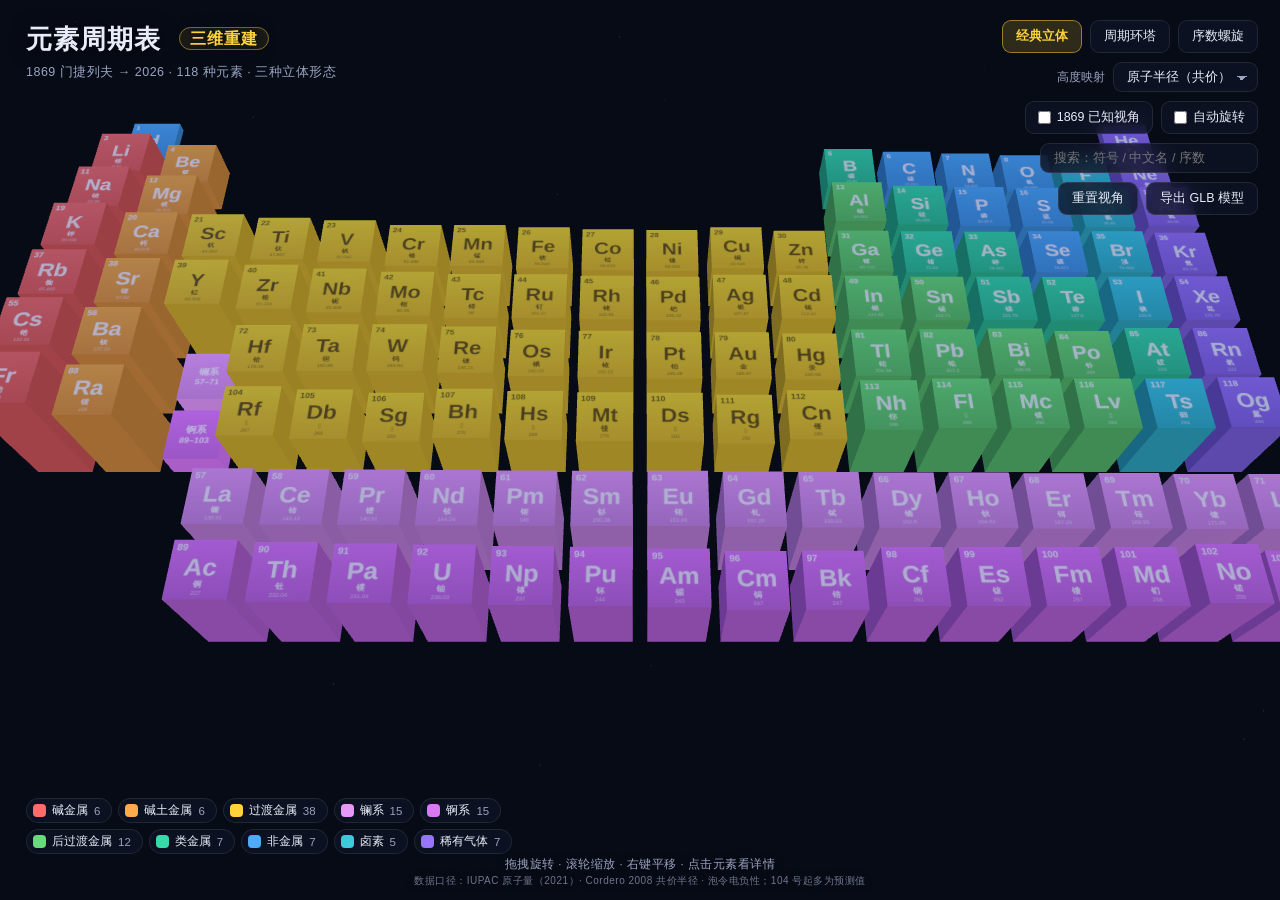
==== index.html @ a1602f29 "元素周期表·三维重建：118 元素三视图+性质高度地形+1869 幽灵视角+GLB 导出" ====
<!DOCTYPE html>
<html lang="zh-CN">
<head>
<meta charset="UTF-8">
<meta name="viewport" content="width=device-width, initial-scale=1.0">
<title>元素周期表 · 三维重建</title>
<link rel="stylesheet" href="style.css">
<script type="importmap">
{
  "imports": {
    "three": "./assets/three.module.js",
    "three/addons/": "./assets/addons/"
  }
}
</script>
</head>
<body>
  <div id="scene"></div>
  <div id="loading">正在构建三维模型…</div>

  <header>
    <h1>元素周期表 <em>三维重建</em></h1>
    <p class="sub">1869 门捷列夫 → 2026 · 118 种元素 · 三种立体形态</p>
  </header>

  <div id="toolbar">
    <div class="row" id="viewRow">
      <button class="btn view active" data-view="classic">经典立体</button>
      <button class="btn view" data-view="rings">周期环塔</button>
      <button class="btn view" data-view="helix">序数螺旋</button>
    </div>
    <div class="row" id="propRow">
      <span class="lbl">高度映射</span>
      <select id="propSel">
        <option value="flat">平整</option>
        <option value="rad" selected>原子半径（共价）</option>
        <option value="eneg">电负性</option>
        <option value="ie1">第一电离能</option>
        <option value="mass">原子质量</option>
      </select>
    </div>
    <div class="row">
      <label class="chk"><input type="checkbox" id="histChk"><span>1869 已知视角</span></label>
      <label class="chk"><input type="checkbox" id="rotChk"><span>自动旋转</span></label>
    </div>
    <div class="row">
      <input id="search" type="text" placeholder="搜索：符号 / 中文名 / 序数" autocomplete="off">
    </div>
    <div class="row">
      <button class="btn" id="resetBtn">重置视角</button>
      <button class="btn" id="glbBtn">导出 GLB 模型</button>
    </div>
  </div>

  <div id="legend"></div>

  <aside id="panel" class="hidden">
    <button id="panelClose" aria-label="关闭">×</button>
    <div id="panelBody"></div>
  </aside>

  <footer>
    拖拽旋转 · 滚轮缩放 · 右键平移 · 点击元素看详情
    <span class="src">数据口径：IUPAC 原子量（2021）· Cordero 2008 共价半径 · 泡令电负性；104 号起多为预测值</span>
  </footer>

  <div id="toast" class="hidden"></div>

  <script type="module" src="app.js"></script>
</body>
</html>
---- style.css ----
:root {
  --bg: #070b16;
  --panel: rgba(15, 20, 38, 0.78);
  --line: rgba(255, 255, 255, 0.09);
  --txt: #e8ecf8;
  --dim: #9aa3c0;
  --accent: #ffd43b;
}
* { margin: 0; padding: 0; box-sizing: border-box; }
html, body { width: 100%; height: 100%; overflow: hidden; }
body {
  background: var(--bg);
  color: var(--txt);
  font-family: -apple-system, "PingFang SC", "Helvetica Neue", sans-serif;
  -webkit-font-smoothing: antialiased;
}
#scene { position: fixed; inset: 0; }
#scene canvas { display: block; }
#loading {
  position: fixed; inset: 0; display: flex; align-items: center; justify-content: center;
  color: var(--dim); font-size: 15px; letter-spacing: 2px; pointer-events: none; z-index: 5;
}

header { position: fixed; top: 22px; left: 26px; z-index: 10; pointer-events: none; }
header h1 {
  font-size: 26px; font-weight: 800; letter-spacing: 1px;
  text-shadow: 0 2px 18px rgba(0,0,0,.65);
}
header h1 em {
  font-style: normal; font-weight: 700; font-size: 16px; vertical-align: 4px;
  margin-left: 10px; padding: 2px 10px; border-radius: 999px;
  color: var(--accent); border: 1px solid rgba(255, 212, 59, .45);
  background: rgba(255, 212, 59, .08);
}
header .sub { margin-top: 7px; font-size: 12.5px; color: var(--dim); letter-spacing: .5px; }

#toolbar {
  position: fixed; top: 20px; right: 22px; z-index: 10;
  display: flex; flex-direction: column; gap: 9px; align-items: flex-end;
}
#toolbar .row { display: flex; gap: 8px; align-items: center; }
#toolbar .lbl { font-size: 12px; color: var(--dim); }
.btn, #propSel, #search {
  background: var(--panel); color: var(--txt);
  border: 1px solid var(--line); border-radius: 9px;
  font-size: 12.5px; padding: 7px 13px; cursor: pointer;
  backdrop-filter: blur(10px); -webkit-backdrop-filter: blur(10px);
  font-family: inherit;
}
.btn:hover, #propSel:hover, #search:hover { border-color: rgba(255,255,255,.25); }
.btn.active {
  background: rgba(255, 212, 59, .16); color: var(--accent);
  border-color: rgba(255, 212, 59, .5); font-weight: 700;
}
#propSel { appearance: none; -webkit-appearance: none; padding-right: 26px; outline: none;
  background-image: linear-gradient(45deg, transparent 50%, var(--dim) 50%), linear-gradient(135deg, var(--dim) 50%, transparent 50%);
  background-position: calc(100% - 15px) 55%, calc(100% - 10px) 55%;
  background-size: 5px 5px; background-repeat: no-repeat; }
#search { width: 218px; outline: none; }
#search:focus { border-color: rgba(255,212,59,.55); }
.chk { display: flex; align-items: center; gap: 6px; font-size: 12.5px; color: var(--txt);
  background: var(--panel); border: 1px solid var(--line); border-radius: 9px;
  padding: 7px 12px; cursor: pointer; backdrop-filter: blur(10px); user-select: none; }
.chk input { accent-color: var(--accent); cursor: pointer; }

#legend {
  position: fixed; left: 26px; bottom: 46px; z-index: 10;
  display: flex; flex-wrap: wrap; gap: 6px; max-width: 560px;
}
.chip {
  display: flex; align-items: center; gap: 6px; font-size: 11.5px; color: var(--txt);
  background: var(--panel); border: 1px solid var(--line); border-radius: 999px;
  padding: 4px 11px 4px 6px; cursor: pointer; backdrop-filter: blur(10px);
  transition: opacity .18s, transform .18s; user-select: none;
}
.chip .sw { width: 13px; height: 13px; border-radius: 4px; }
.chip:hover { transform: translateY(-1px); border-color: rgba(255,255,255,.3); }
.chip.on { border-color: rgba(255, 212, 59, .6); background: rgba(255, 212, 59, .1); }
.chip .n { color: var(--dim); }

#panel {
  position: fixed; right: 22px; bottom: 46px; z-index: 11;
  width: 316px; max-height: min(66vh, 560px); overflow-y: auto;
  background: var(--panel); border: 1px solid var(--line); border-radius: 16px;
  padding: 20px 20px 18px; backdrop-filter: blur(16px); -webkit-backdrop-filter: blur(16px);
  box-shadow: 0 18px 50px rgba(0,0,0,.5);
}
#panel.hidden { display: none; }
#panelClose {
  position: absolute; top: 10px; right: 12px; width: 28px; height: 28px;
  border-radius: 8px; border: 1px solid var(--line); background: transparent;
  color: var(--dim); font-size: 17px; cursor: pointer;
}
#panelClose:hover { color: var(--txt); border-color: rgba(255,255,255,.3); }
#panelBody h2 { font-size: 30px; font-weight: 800; display: flex; align-items: baseline; gap: 10px; }
#panelBody h2 .z { font-size: 14px; color: var(--dim); font-weight: 600; }
#panelBody .en { font-size: 12px; color: var(--dim); margin-top: 2px; letter-spacing: .4px; }
#panelBody .catTag {
  display: inline-block; margin-top: 10px; font-size: 11.5px; padding: 3px 10px;
  border-radius: 999px; border: 1px solid var(--line); background: rgba(255,255,255,.05);
}
#panelBody dl { margin-top: 13px; display: grid; grid-template-columns: 86px 1fr; row-gap: 7px; font-size: 12.8px; }
#panelBody dt { color: var(--dim); }
#panelBody dd { font-variant-numeric: tabular-nums; }
#panelBody .note {
  margin-top: 12px; font-size: 12px; line-height: 1.65; color: #ffe694;
  background: rgba(255, 212, 59, .07); border: 1px solid rgba(255, 212, 59, .22);
  border-radius: 10px; padding: 9px 11px;
}
#panelBody .note.dim2 { color: var(--dim); background: rgba(255,255,255,.04); border-color: var(--line); }

footer {
  position: fixed; left: 0; right: 0; bottom: 12px; z-index: 10;
  text-align: center; font-size: 11.5px; color: var(--dim); letter-spacing: .5px;
  pointer-events: none; text-shadow: 0 1px 8px rgba(0,0,0,.7);
}
footer .src { display: block; margin-top: 2px; font-size: 10px; opacity: .7; }

#toast {
  position: fixed; top: 50%; left: 50%; transform: translate(-50%, -50%);
  z-index: 20; background: rgba(20, 26, 48, .92); border: 1px solid var(--line);
  border-radius: 12px; padding: 12px 22px; font-size: 13px; color: var(--txt);
  backdrop-filter: blur(12px);
}
#toast.hidden { display: none; }

::-webkit-scrollbar { width: 6px; }
::-webkit-scrollbar-thumb { background: rgba(255,255,255,.16); border-radius: 3px; }
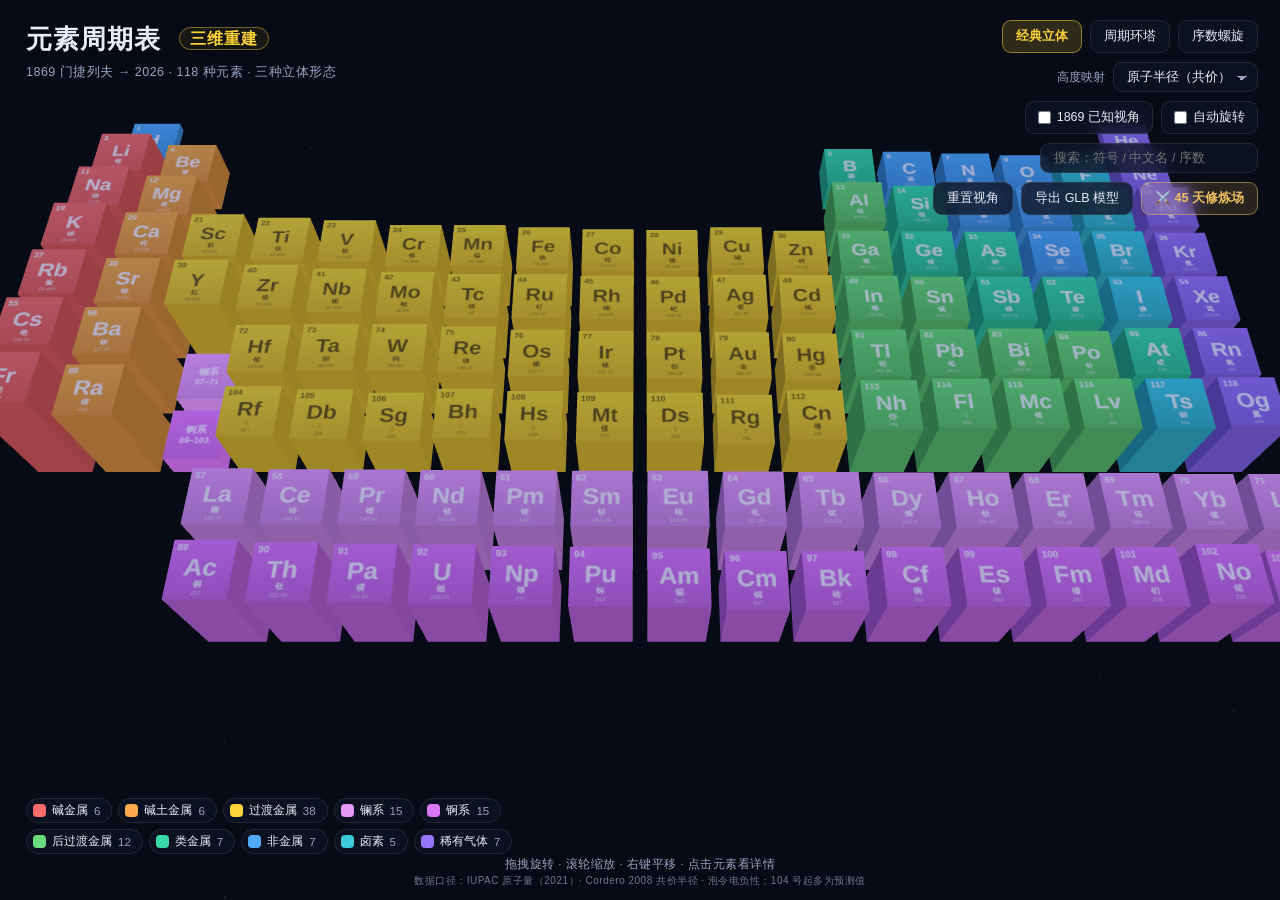
==== commit a9e283c8: "接入 45 天化学修炼场（打怪升级版）：arena.html + 3D 页金色入口按钮 + 修炼场返回链接" ====
--- a/index.html
+++ b/index.html
@@ -49,6 +49,7 @@
     <div class="row">
       <button class="btn" id="resetBtn">重置视角</button>
       <button class="btn" id="glbBtn">导出 GLB 模型</button>
+      <a class="btn gold" href="./arena.html" target="_blank" rel="noopener" title="45 天化学修炼场 · 打怪升级版">⚔️ 45 天修炼场</a>
     </div>
   </div>
 
--- a/style.css
+++ b/style.css
@@ -52,6 +52,12 @@
   background: rgba(255, 212, 59, .16); color: var(--accent);
   border-color: rgba(255, 212, 59, .5); font-weight: 700;
 }
+a.btn { text-decoration: none; display: inline-block; }
+.btn.gold {
+  background: rgba(240, 192, 96, .14); color: #f0c060;
+  border-color: rgba(240, 192, 96, .5); font-weight: 700;
+}
+.btn.gold:hover { border-color: #f0c060; box-shadow: 0 0 12px rgba(240, 192, 96, .25); }
 #propSel { appearance: none; -webkit-appearance: none; padding-right: 26px; outline: none;
   background-image: linear-gradient(45deg, transparent 50%, var(--dim) 50%), linear-gradient(135deg, var(--dim) 50%, transparent 50%);
   background-position: calc(100% - 15px) 55%, calc(100% - 10px) 55%;
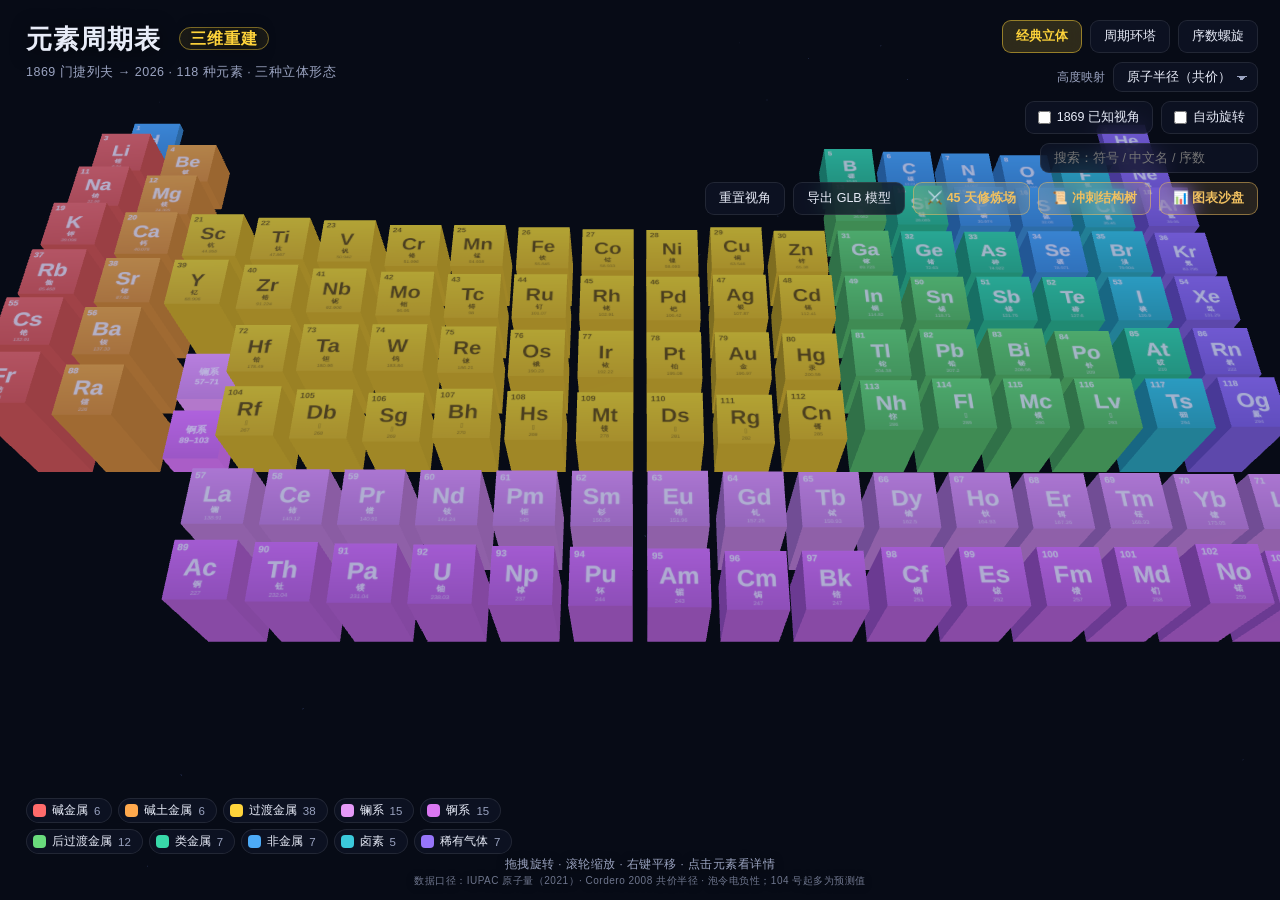
==== commit 72bacaa5: "结构内容做进页面：tree.html+charts.html 字节级入库（仅加返回链接），叠加层前景内容+周期表背景板（打开自动旋转，Esc/×收起）" ====
--- a/index.html
+++ b/index.html
@@ -50,6 +50,8 @@
       <button class="btn" id="resetBtn">重置视角</button>
       <button class="btn" id="glbBtn">导出 GLB 模型</button>
       <a class="btn gold" href="./arena.html" target="_blank" rel="noopener" title="45 天化学修炼场 · 打怪升级版">⚔️ 45 天修炼场</a>
+      <button class="btn gold" id="treeBtn" title="45 天化学冲刺结构树（周期表作背景板）">📜 冲刺结构树</button>
+      <button class="btn gold" id="chartsBtn" title="45 天冲刺 · 图表与流程地图（周期表作背景板）">📊 图表沙盘</button>
     </div>
   </div>
 
@@ -67,6 +69,12 @@
 
   <div id="toast" class="hidden"></div>
 
+  <!-- 结构内容叠加层：周期表做背景板 -->
+  <div id="sheet">
+    <button id="sheetClose" title="收起（Esc）">×</button>
+    <div class="wrap"><iframe id="sheetFrame" src="about:blank" title="45 天冲刺结构内容"></iframe></div>
+  </div>
+
   <script type="module" src="app.js"></script>
 </body>
 </html>
--- a/style.css
+++ b/style.css
@@ -130,5 +130,27 @@
 }
 #toast.hidden { display: none; }
 
+/* ---- 结构内容叠加层：周期表做背景板 ---- */
+#sheet {
+  position: fixed; inset: 0; z-index: 15; display: none;
+  background: rgba(5, 8, 18, .38);
+}
+#sheet.open { display: block; }
+#sheet .wrap {
+  position: absolute; top: 44px; bottom: 30px; left: 50%; transform: translateX(-50%);
+  width: min(1270px, 96vw);
+  background: #0f0d13; border: 1px solid rgba(255, 255, 255, .12);
+  border-radius: 16px; overflow: hidden;
+  box-shadow: 0 24px 90px rgba(0, 0, 0, .65), 0 0 0 1px rgba(240, 192, 96, .12);
+}
+#sheet iframe { width: 100%; height: 100%; border: 0; display: block; background: #0f0d13; }
+#sheetClose {
+  position: absolute; top: 8px; right: 14px;
+  z-index: 2; width: 32px; height: 32px; border-radius: 9px;
+  background: rgba(15, 20, 38, .85); border: 1px solid var(--line);
+  color: var(--txt); font-size: 19px; cursor: pointer;
+}
+#sheetClose:hover { border-color: #f0c060; color: #f0c060; }
+
 ::-webkit-scrollbar { width: 6px; }
 ::-webkit-scrollbar-thumb { background: rgba(255,255,255,.16); border-radius: 3px; }
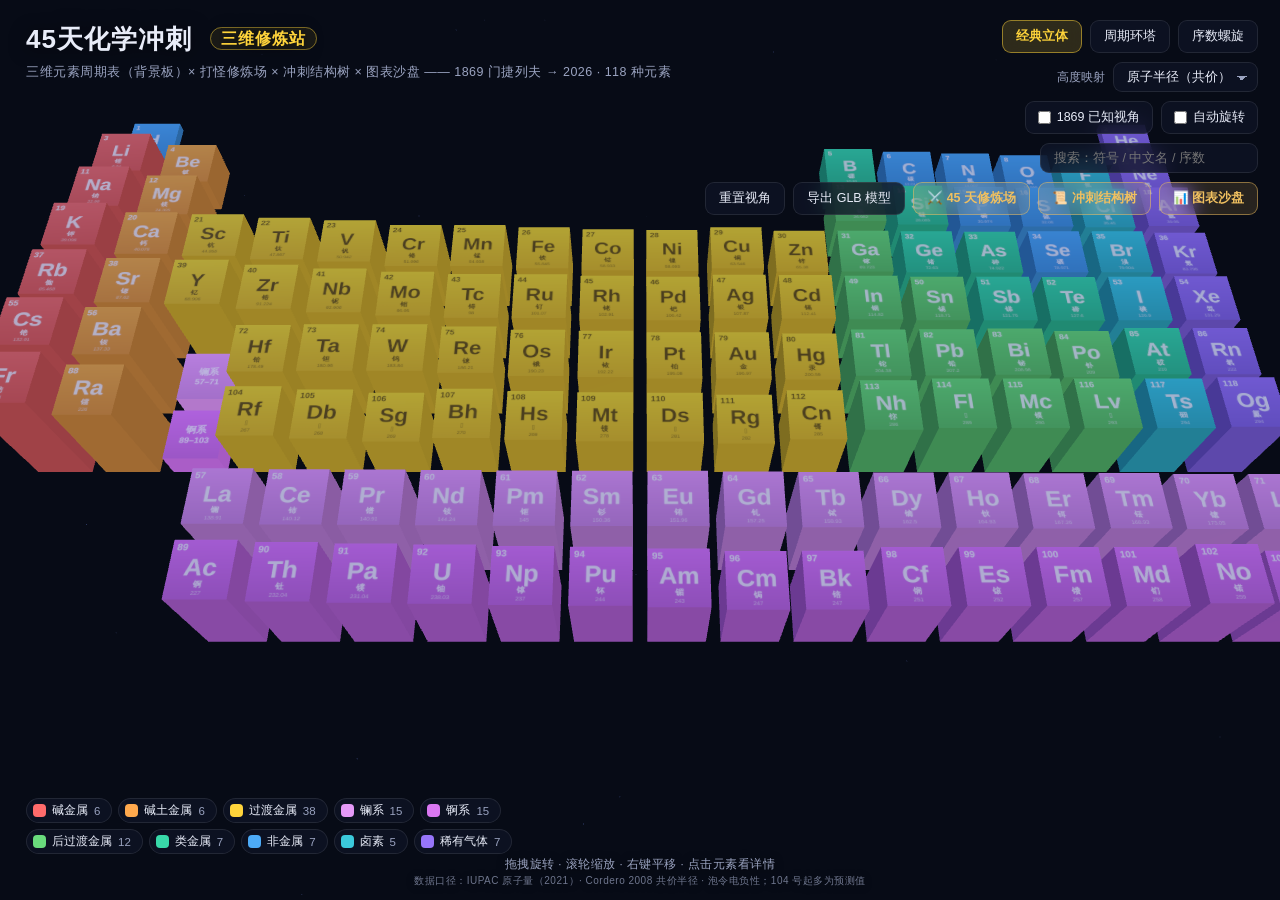
==== commit 74242c2b: "改名：元素周期表·三维重建 → 45天化学冲刺·三维修炼站（主页标题/副题+三子页返回链接+README），仓库名沿用 periodic-table-3d 以保公网链接" ====
--- a/index.html
+++ b/index.html
@@ -3,7 +3,7 @@
 <head>
 <meta charset="UTF-8">
 <meta name="viewport" content="width=device-width, initial-scale=1.0">
-<title>元素周期表 · 三维重建</title>
+<title>45天化学冲刺 · 三维修炼站</title>
 <link rel="stylesheet" href="style.css">
 <script type="importmap">
 {
@@ -19,8 +19,8 @@
   <div id="loading">正在构建三维模型…</div>
 
   <header>
-    <h1>元素周期表 <em>三维重建</em></h1>
-    <p class="sub">1869 门捷列夫 → 2026 · 118 种元素 · 三种立体形态</p>
+    <h1>45天化学冲刺 <em>三维修炼站</em></h1>
+    <p class="sub">三维元素周期表（背景板）× 打怪修炼场 × 冲刺结构树 × 图表沙盘 —— 1869 门捷列夫 → 2026 · 118 种元素</p>
   </header>
 
   <div id="toolbar">
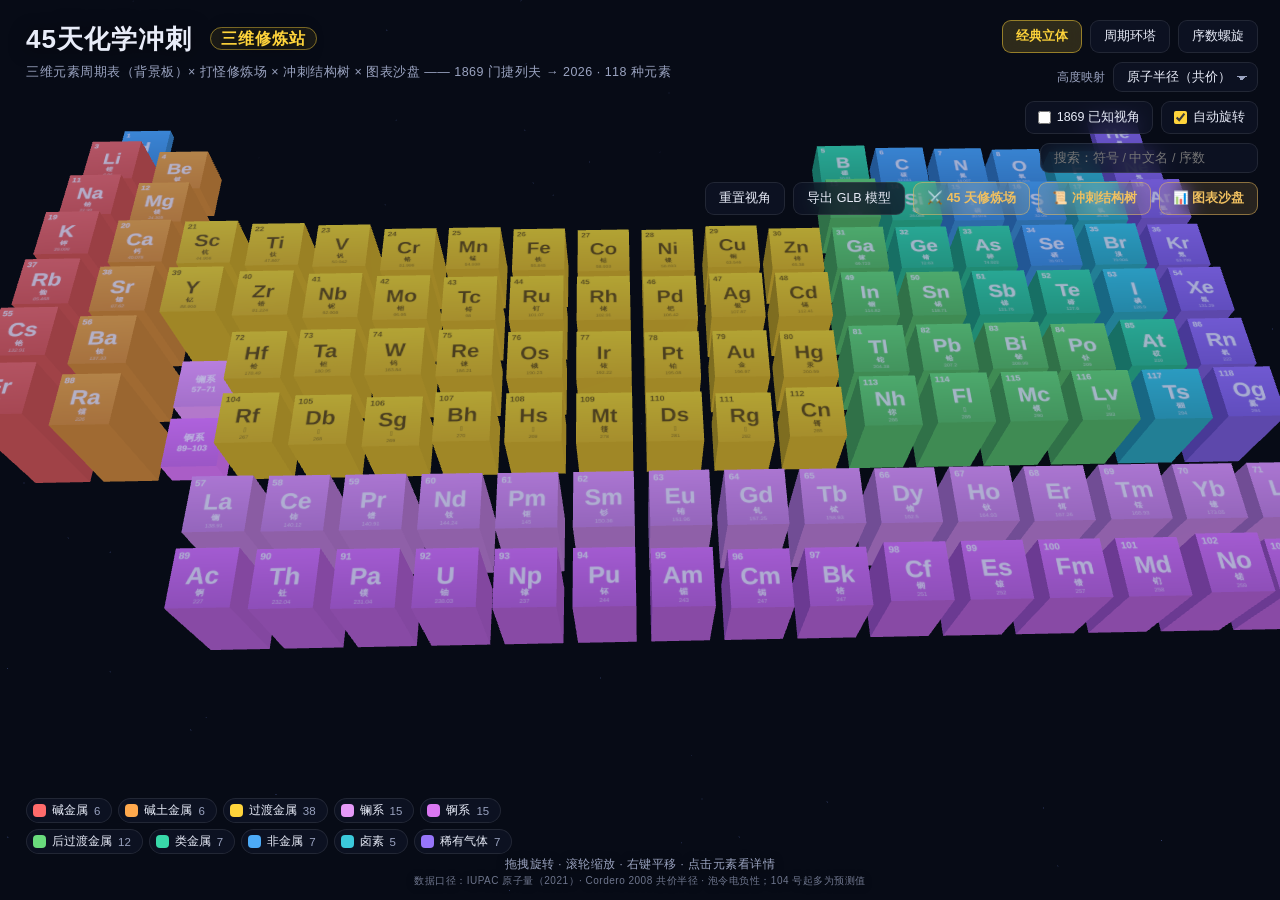
==== commit 61e74075: "自动旋转默认开启（勾选框预选 + controls.autoRotate=true），勾掉即暂停，拖拽期间 three.js 自动挂起" ====
--- a/index.html
+++ b/index.html
@@ -41,7 +41,7 @@
     </div>
     <div class="row">
       <label class="chk"><input type="checkbox" id="histChk"><span>1869 已知视角</span></label>
-      <label class="chk"><input type="checkbox" id="rotChk"><span>自动旋转</span></label>
+      <label class="chk"><input type="checkbox" id="rotChk" checked><span>自动旋转</span></label>
     </div>
     <div class="row">
       <input id="search" type="text" placeholder="搜索：符号 / 中文名 / 序数" autocomplete="off">
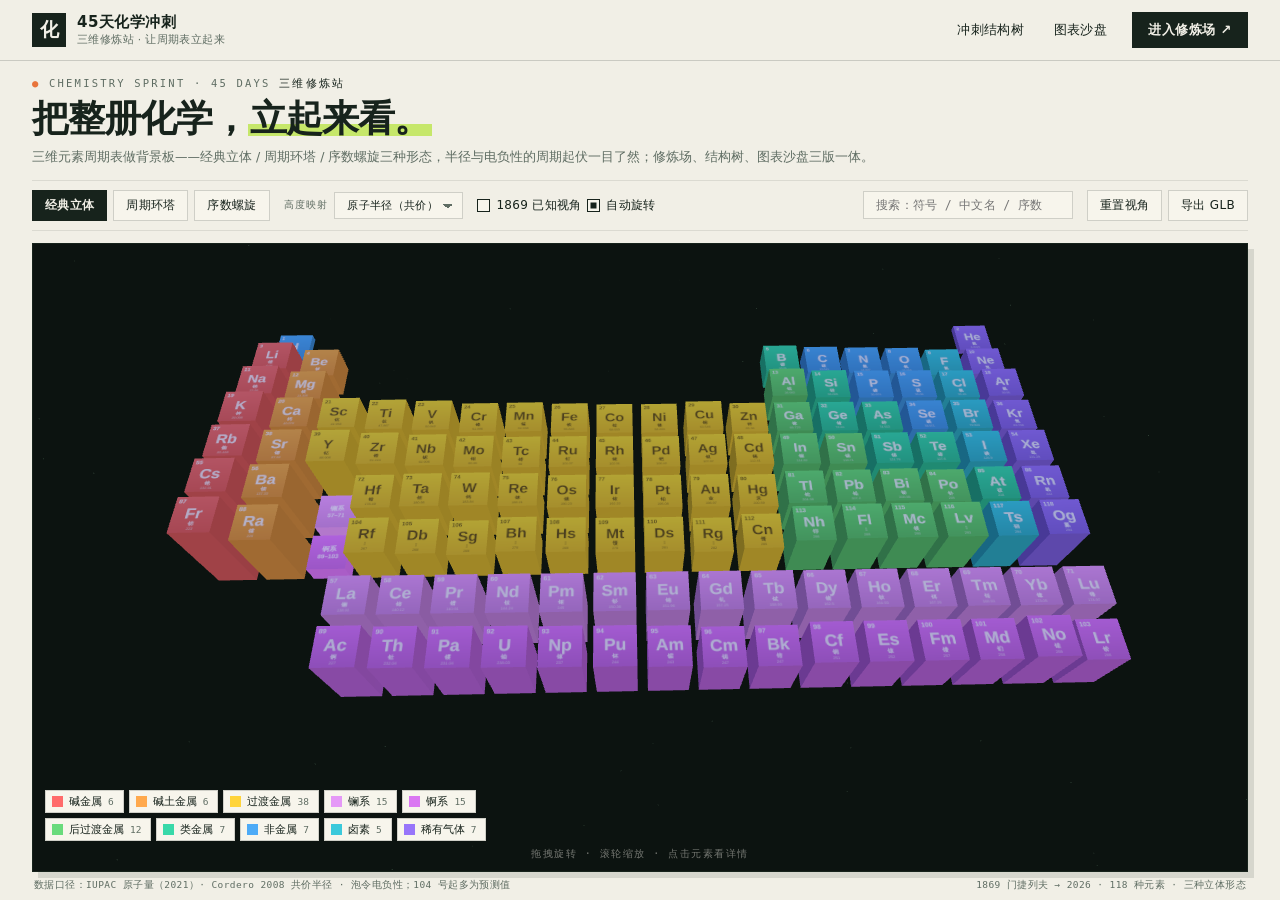
==== commit e7254dda: "前端精修：参考迹因(gewu-learn)纸面编辑风全面重做主页面——纸底墨字+衬线标题柠檬高亮+等宽排印小签+直角细线框，3D画布收进墨框标本卡，纸卡图例/详情面板/纸面叠加层；画布尺寸改量取景框；" ====
--- a/index.html
+++ b/index.html
@@ -4,7 +4,7 @@
 <meta charset="UTF-8">
 <meta name="viewport" content="width=device-width, initial-scale=1.0">
 <title>45天化学冲刺 · 三维修炼站</title>
-<link rel="stylesheet" href="style.css">
+<link rel="stylesheet" href="style.css?v=20261005c">
 <script type="importmap">
 {
   "imports": {
@@ -15,66 +15,78 @@
 </script>
 </head>
 <body>
-  <div id="scene"></div>
-  <div id="loading">正在构建三维模型…</div>
+  <nav class="topnav">
+    <div class="brand">
+      <div class="mark">化</div>
+      <div class="bt"><b>45天化学冲刺</b><span>三维修炼站 · 让周期表立起来</span></div>
+    </div>
+    <div class="navlinks">
+      <button class="navlink" id="treeBtn" title="结构内容做前景，周期表做背景板">冲刺结构树</button>
+      <button class="navlink" id="chartsBtn" title="甘特 · 流程 · 节律 · 分配六张图">图表沙盘</button>
+      <a class="cta" href="./arena.html" target="_blank" rel="noopener">进入修炼场 ↗</a>
+    </div>
+  </nav>
 
-  <header>
-    <h1>45天化学冲刺 <em>三维修炼站</em></h1>
-    <p class="sub">三维元素周期表（背景板）× 打怪修炼场 × 冲刺结构树 × 图表沙盘 —— 1869 门捷列夫 → 2026 · 118 种元素</p>
-  </header>
+  <main>
+    <div class="hero">
+      <div class="kicker"><i>●</i> CHEMISTRY SPRINT · 45 DAYS <span>三维修炼站</span></div>
+      <h1>把整册化学，<em>立起来看。</em></h1>
+      <p class="sub">三维元素周期表做背景板——经典立体 / 周期环塔 / 序数螺旋三种形态，半径与电负性的周期起伏一目了然；修炼场、结构树、图表沙盘三版一体。</p>
+    </div>
 
-  <div id="toolbar">
-    <div class="row" id="viewRow">
-      <button class="btn view active" data-view="classic">经典立体</button>
-      <button class="btn view" data-view="rings">周期环塔</button>
-      <button class="btn view" data-view="helix">序数螺旋</button>
+    <div id="toolbar">
+      <div class="row" id="viewRow">
+        <button class="btn view active" data-view="classic">经典立体</button>
+        <button class="btn view" data-view="rings">周期环塔</button>
+        <button class="btn view" data-view="helix">序数螺旋</button>
+      </div>
+      <div class="row" id="propRow">
+        <label class="lbl" for="propSel">高度映射</label>
+        <select id="propSel">
+          <option value="flat">平整</option>
+          <option value="rad" selected>原子半径（共价）</option>
+          <option value="eneg">电负性</option>
+          <option value="ie1">第一电离能</option>
+          <option value="mass">原子质量</option>
+        </select>
+      </div>
+      <div class="row">
+        <label class="chk"><input type="checkbox" id="histChk"><span>1869 已知视角</span></label>
+        <label class="chk"><input type="checkbox" id="rotChk" checked><span>自动旋转</span></label>
+      </div>
+      <div class="row grow">
+        <input id="search" type="text" placeholder="搜索：符号 / 中文名 / 序数" autocomplete="off">
+      </div>
+      <div class="row">
+        <button class="btn" id="resetBtn">重置视角</button>
+        <button class="btn" id="glbBtn">导出 GLB</button>
+      </div>
     </div>
-    <div class="row" id="propRow">
-      <span class="lbl">高度映射</span>
-      <select id="propSel">
-        <option value="flat">平整</option>
-        <option value="rad" selected>原子半径（共价）</option>
-        <option value="eneg">电负性</option>
-        <option value="ie1">第一电离能</option>
-        <option value="mass">原子质量</option>
-      </select>
+
+    <div class="frame">
+      <div id="scene"></div>
+      <div id="loading">正在构建三维模型…</div>
+      <div id="legend"></div>
+      <div class="frame-hint">拖拽旋转 · 滚轮缩放 · 点击元素看详情</div>
+      <aside id="panel" class="hidden">
+        <button id="panelClose" aria-label="关闭">×</button>
+        <div id="panelBody"></div>
+      </aside>
     </div>
-    <div class="row">
-      <label class="chk"><input type="checkbox" id="histChk"><span>1869 已知视角</span></label>
-      <label class="chk"><input type="checkbox" id="rotChk" checked><span>自动旋转</span></label>
-    </div>
-    <div class="row">
-      <input id="search" type="text" placeholder="搜索：符号 / 中文名 / 序数" autocomplete="off">
-    </div>
-    <div class="row">
-      <button class="btn" id="resetBtn">重置视角</button>
-      <button class="btn" id="glbBtn">导出 GLB 模型</button>
-      <a class="btn gold" href="./arena.html" target="_blank" rel="noopener" title="45 天化学修炼场 · 打怪升级版">⚔️ 45 天修炼场</a>
-      <button class="btn gold" id="treeBtn" title="45 天化学冲刺结构树（周期表作背景板）">📜 冲刺结构树</button>
-      <button class="btn gold" id="chartsBtn" title="45 天冲刺 · 图表与流程地图（周期表作背景板）">📊 图表沙盘</button>
-    </div>
-  </div>
 
-  <div id="legend"></div>
+    <footer class="pagefoot">
+      <span>数据口径：IUPAC 原子量（2021）· Cordero 2008 共价半径 · 泡令电负性；104 号起多为预测值</span>
+      <span class="r">1869 门捷列夫 → 2026 · 118 种元素 · 三种立体形态</span>
+    </footer>
+  </main>
 
-  <aside id="panel" class="hidden">
-    <button id="panelClose" aria-label="关闭">×</button>
-    <div id="panelBody"></div>
-  </aside>
-
-  <footer>
-    拖拽旋转 · 滚轮缩放 · 右键平移 · 点击元素看详情
-    <span class="src">数据口径：IUPAC 原子量（2021）· Cordero 2008 共价半径 · 泡令电负性；104 号起多为预测值</span>
-  </footer>
-
-  <div id="toast" class="hidden"></div>
-
-  <!-- 结构内容叠加层：周期表做背景板 -->
   <div id="sheet">
     <button id="sheetClose" title="收起（Esc）">×</button>
     <div class="wrap"><iframe id="sheetFrame" src="about:blank" title="45 天冲刺结构内容"></iframe></div>
   </div>
 
-  <script type="module" src="app.js"></script>
+  <div id="toast" class="hidden"></div>
+
+  <script type="module" src="app.js?v=20261005c"></script>
 </body>
 </html>
--- a/style.css
+++ b/style.css
@@ -1,156 +1,214 @@
+/* 45天化学冲刺 · 三维修炼站 —— 纸面编辑风（墨 / 纸 / 柠檬绿） */
 :root {
-  --bg: #070b16;
-  --panel: rgba(15, 20, 38, 0.78);
-  --line: rgba(255, 255, 255, 0.09);
-  --txt: #e8ecf8;
-  --dim: #9aa3c0;
-  --accent: #ffd43b;
+  --paper: #f1efe6;
+  --cream: #f7f5ec;
+  --ink: #17231c;
+  --dim: #5f6d63;
+  --hair: rgba(23, 35, 28, .18);
+  --hair2: rgba(23, 35, 28, .10);
+  --lime: #c6e76a;
+  --lime-deep: #8fb839;
+  --dark: #0d1310;
+  --mono: "SF Mono", "JetBrains Mono", ui-monospace, Menlo, monospace;
+  --serif: "Noto Serif SC", "Songti SC", "STSong", serif;
 }
 * { margin: 0; padding: 0; box-sizing: border-box; }
-html, body { width: 100%; height: 100%; overflow: hidden; }
+html, body { height: 100%; overflow: hidden; }
 body {
-  background: var(--bg);
-  color: var(--txt);
-  font-family: -apple-system, "PingFang SC", "Helvetica Neue", sans-serif;
+  background: var(--paper);
+  color: var(--ink);
+  font-family: -apple-system, "system-ui", "PingFang SC", "Noto Sans CJK SC", "Microsoft YaHei", sans-serif;
+  display: flex; flex-direction: column;
   -webkit-font-smoothing: antialiased;
 }
-#scene { position: fixed; inset: 0; }
+
+/* ── 顶栏 ── */
+.topnav {
+  flex: 0 0 auto; display: flex; align-items: center; justify-content: space-between;
+  padding: 12px 32px; border-bottom: 1px solid var(--hair); background: var(--paper);
+}
+.brand { display: flex; align-items: center; gap: 11px; }
+.brand .mark {
+  width: 34px; height: 34px; background: var(--ink); color: var(--paper);
+  display: flex; align-items: center; justify-content: center;
+  font-family: var(--serif); font-size: 19px; font-weight: 700;
+}
+.brand .bt { display: flex; flex-direction: column; gap: 1px; }
+.brand .bt b { font-size: 15px; font-weight: 800; letter-spacing: .5px; }
+.brand .bt span { font-size: 10.5px; color: var(--dim); letter-spacing: .4px; }
+.navlinks { display: flex; align-items: center; gap: 4px; }
+.navlink {
+  background: transparent; border: 0; color: var(--ink); cursor: pointer;
+  font-size: 13px; padding: 8px 13px; font-family: inherit; letter-spacing: .3px;
+}
+.navlink:hover { background: rgba(23, 35, 28, .06); }
+.cta {
+  background: var(--ink); color: var(--paper); text-decoration: none;
+  font-size: 13px; font-weight: 700; padding: 9px 16px; margin-left: 8px; letter-spacing: .5px;
+}
+.cta:hover { background: #24352b; }
+
+/* ── 主体 ── */
+main { flex: 1; min-height: 0; display: flex; flex-direction: column; padding: 16px 32px 0; }
+
+/* hero */
+.hero { flex: 0 0 auto; padding-bottom: 12px; }
+.kicker {
+  font-family: var(--mono); font-size: 10.5px; letter-spacing: 2.2px;
+  color: var(--dim); text-transform: uppercase; margin-bottom: 7px;
+}
+.kicker i { color: #e8743c; font-style: normal; }
+.kicker span { color: var(--ink); }
+.hero h1 {
+  font-family: var(--serif); font-size: 37px; font-weight: 700;
+  letter-spacing: -1px; line-height: 1.12; margin-bottom: 7px;
+}
+.hero h1 em {
+  font-style: normal; color: var(--ink);
+  background: linear-gradient(transparent 64%, var(--lime) 64%, var(--lime) 92%, transparent 92%);
+  padding: 0 2px;
+}
+.hero .sub { font-size: 12.5px; color: var(--dim); line-height: 1.7; max-width: 900px; }
+
+/* ── 控制行 ── */
+#toolbar {
+  flex: 0 0 auto; display: flex; align-items: center; gap: 14px; flex-wrap: nowrap;
+  border-top: 1px solid var(--hair2); border-bottom: 1px solid var(--hair2);
+  padding: 9px 0; margin-bottom: 12px; overflow-x: auto; overflow-y: visible;
+}
+#toolbar .row { display: flex; gap: 6px; align-items: center; flex: 0 0 auto; }
+#toolbar .row.grow { flex: 1 1 auto; justify-content: flex-end; }
+#toolbar .lbl { font-family: var(--mono); font-size: 10px; letter-spacing: 1.2px; color: var(--dim); text-transform: uppercase; }
+.btn, #propSel, #search {
+  background: var(--cream); color: var(--ink);
+  border: 1px solid var(--hair); border-radius: 0;
+  font-size: 12px; padding: 6px 12px; cursor: pointer;
+  font-family: inherit; letter-spacing: .3px;
+}
+.btn:hover, #propSel:hover, #search:hover { border-color: var(--ink); }
+.btn.view.active { background: var(--ink); color: var(--paper); border-color: var(--ink); font-weight: 700; }
+#propSel { appearance: none; -webkit-appearance: none; padding-right: 24px; outline: none;
+  background-image: linear-gradient(45deg, transparent 50%, var(--dim) 50%), linear-gradient(135deg, var(--dim) 50%, transparent 50%);
+  background-position: calc(100% - 14px) 55%, calc(100% - 9px) 55%;
+  background-size: 5px 5px; background-repeat: no-repeat; font-family: var(--mono); font-size: 11px; }
+#search { width: 210px; outline: none; font-family: var(--mono); font-size: 11.5px; }
+#search:focus { border-color: var(--ink); background: #fff; }
+.chk { display: flex; align-items: center; gap: 6px; font-size: 12px; cursor: pointer; user-select: none; letter-spacing: .3px; }
+.chk input { appearance: none; -webkit-appearance: none; width: 13px; height: 13px; border: 1px solid var(--ink); background: var(--cream); cursor: pointer; margin: 0; }
+.chk input:checked { background: var(--ink); box-shadow: inset 0 0 0 2.5px var(--cream); }
+
+/* ── 三维取景框 ── */
+.frame {
+  position: relative; flex: 1; min-height: 340px;
+  border: 1px solid var(--ink); background: var(--dark);
+  box-shadow: 6px 6px 0 rgba(23, 35, 28, .12);
+}
+#scene { position: absolute; inset: 0; }
 #scene canvas { display: block; }
 #loading {
-  position: fixed; inset: 0; display: flex; align-items: center; justify-content: center;
-  color: var(--dim); font-size: 15px; letter-spacing: 2px; pointer-events: none; z-index: 5;
-}
-
-header { position: fixed; top: 22px; left: 26px; z-index: 10; pointer-events: none; }
-header h1 {
-  font-size: 26px; font-weight: 800; letter-spacing: 1px;
-  text-shadow: 0 2px 18px rgba(0,0,0,.65);
-}
-header h1 em {
-  font-style: normal; font-weight: 700; font-size: 16px; vertical-align: 4px;
-  margin-left: 10px; padding: 2px 10px; border-radius: 999px;
-  color: var(--accent); border: 1px solid rgba(255, 212, 59, .45);
-  background: rgba(255, 212, 59, .08);
-}
-header .sub { margin-top: 7px; font-size: 12.5px; color: var(--dim); letter-spacing: .5px; }
-
-#toolbar {
-  position: fixed; top: 20px; right: 22px; z-index: 10;
-  display: flex; flex-direction: column; gap: 9px; align-items: flex-end;
-}
-#toolbar .row { display: flex; gap: 8px; align-items: center; }
-#toolbar .lbl { font-size: 12px; color: var(--dim); }
-.btn, #propSel, #search {
-  background: var(--panel); color: var(--txt);
-  border: 1px solid var(--line); border-radius: 9px;
-  font-size: 12.5px; padding: 7px 13px; cursor: pointer;
-  backdrop-filter: blur(10px); -webkit-backdrop-filter: blur(10px);
-  font-family: inherit;
-}
-.btn:hover, #propSel:hover, #search:hover { border-color: rgba(255,255,255,.25); }
-.btn.active {
-  background: rgba(255, 212, 59, .16); color: var(--accent);
-  border-color: rgba(255, 212, 59, .5); font-weight: 700;
-}
-a.btn { text-decoration: none; display: inline-block; }
-.btn.gold {
-  background: rgba(240, 192, 96, .14); color: #f0c060;
-  border-color: rgba(240, 192, 96, .5); font-weight: 700;
-}
-.btn.gold:hover { border-color: #f0c060; box-shadow: 0 0 12px rgba(240, 192, 96, .25); }
-#propSel { appearance: none; -webkit-appearance: none; padding-right: 26px; outline: none;
-  background-image: linear-gradient(45deg, transparent 50%, var(--dim) 50%), linear-gradient(135deg, var(--dim) 50%, transparent 50%);
-  background-position: calc(100% - 15px) 55%, calc(100% - 10px) 55%;
-  background-size: 5px 5px; background-repeat: no-repeat; }
-#search { width: 218px; outline: none; }
-#search:focus { border-color: rgba(255,212,59,.55); }
-.chk { display: flex; align-items: center; gap: 6px; font-size: 12.5px; color: var(--txt);
-  background: var(--panel); border: 1px solid var(--line); border-radius: 9px;
-  padding: 7px 12px; cursor: pointer; backdrop-filter: blur(10px); user-select: none; }
-.chk input { accent-color: var(--accent); cursor: pointer; }
-
+  position: absolute; inset: 0; display: flex; align-items: center; justify-content: center;
+  color: rgba(241, 239, 230, .55); font-family: var(--mono); font-size: 12px; letter-spacing: 3px;
+  pointer-events: none; z-index: 3;
+}
+.frame-hint {
+  position: absolute; bottom: 10px; left: 0; right: 0; text-align: center; z-index: 2;
+  font-family: var(--mono); font-size: 10px; letter-spacing: 1.5px;
+  color: rgba(241, 239, 230, .45); pointer-events: none;
+}
+
+/* 图例：纸卡贴在深色取景框内 */
 #legend {
-  position: fixed; left: 26px; bottom: 46px; z-index: 10;
-  display: flex; flex-wrap: wrap; gap: 6px; max-width: 560px;
+  position: absolute; left: 12px; bottom: 30px; z-index: 2;
+  display: flex; flex-wrap: wrap; gap: 5px; max-width: 480px;
 }
 .chip {
-  display: flex; align-items: center; gap: 6px; font-size: 11.5px; color: var(--txt);
-  background: var(--panel); border: 1px solid var(--line); border-radius: 999px;
-  padding: 4px 11px 4px 6px; cursor: pointer; backdrop-filter: blur(10px);
-  transition: opacity .18s, transform .18s; user-select: none;
-}
-.chip .sw { width: 13px; height: 13px; border-radius: 4px; }
-.chip:hover { transform: translateY(-1px); border-color: rgba(255,255,255,.3); }
-.chip.on { border-color: rgba(255, 212, 59, .6); background: rgba(255, 212, 59, .1); }
-.chip .n { color: var(--dim); }
-
+  display: flex; align-items: center; gap: 6px;
+  background: var(--cream); border: 1px solid var(--hair);
+  padding: 3px 9px 3px 6px; cursor: pointer; user-select: none;
+  font-size: 11px; color: var(--ink);
+  transition: transform .15s;
+}
+.chip .sw { width: 11px; height: 11px; }
+.chip:hover { transform: translateY(-1px); border-color: var(--ink); }
+.chip.on { background: var(--ink); color: var(--paper); border-color: var(--ink); }
+.chip.on .n { color: rgba(241, 239, 230, .6); }
+.chip .n { color: var(--dim); font-family: var(--mono); font-size: 9.5px; }
+
+/* ── 详情面板（纸卡） ── */
 #panel {
-  position: fixed; right: 22px; bottom: 46px; z-index: 11;
-  width: 316px; max-height: min(66vh, 560px); overflow-y: auto;
-  background: var(--panel); border: 1px solid var(--line); border-radius: 16px;
-  padding: 20px 20px 18px; backdrop-filter: blur(16px); -webkit-backdrop-filter: blur(16px);
-  box-shadow: 0 18px 50px rgba(0,0,0,.5);
+  position: absolute; top: 14px; right: 14px; bottom: 14px; z-index: 4;
+  width: 312px; overflow-y: auto;
+  background: var(--cream); border: 1px solid var(--ink);
+  padding: 18px 18px 16px; box-shadow: 6px 6px 0 rgba(0, 0, 0, .28);
 }
 #panel.hidden { display: none; }
 #panelClose {
-  position: absolute; top: 10px; right: 12px; width: 28px; height: 28px;
-  border-radius: 8px; border: 1px solid var(--line); background: transparent;
-  color: var(--dim); font-size: 17px; cursor: pointer;
-}
-#panelClose:hover { color: var(--txt); border-color: rgba(255,255,255,.3); }
-#panelBody h2 { font-size: 30px; font-weight: 800; display: flex; align-items: baseline; gap: 10px; }
-#panelBody h2 .z { font-size: 14px; color: var(--dim); font-weight: 600; }
-#panelBody .en { font-size: 12px; color: var(--dim); margin-top: 2px; letter-spacing: .4px; }
+  position: absolute; top: 8px; right: 8px; width: 26px; height: 26px;
+  border: 1px solid var(--hair); background: transparent;
+  color: var(--dim); font-size: 16px; cursor: pointer; line-height: 1;
+}
+#panelClose:hover { color: var(--ink); border-color: var(--ink); }
+#panelBody h2 {
+  font-family: var(--serif); font-size: 30px; font-weight: 700;
+  display: flex; align-items: baseline; gap: 10px; letter-spacing: -.5px;
+}
+#panelBody h2 .z { font-family: var(--mono); font-size: 11px; color: var(--dim); font-weight: 400; letter-spacing: 1px; }
+#panelBody .en { font-family: var(--mono); font-size: 10px; color: var(--dim); margin-top: 3px; letter-spacing: 1.2px; text-transform: uppercase; }
 #panelBody .catTag {
-  display: inline-block; margin-top: 10px; font-size: 11.5px; padding: 3px 10px;
-  border-radius: 999px; border: 1px solid var(--line); background: rgba(255,255,255,.05);
-}
-#panelBody dl { margin-top: 13px; display: grid; grid-template-columns: 86px 1fr; row-gap: 7px; font-size: 12.8px; }
-#panelBody dt { color: var(--dim); }
-#panelBody dd { font-variant-numeric: tabular-nums; }
+  display: inline-block; margin: 10px 0 2px; font-size: 11px; padding: 2px 9px;
+  border: 1px solid currentColor; background: transparent; font-weight: 700; letter-spacing: .5px;
+}
+#panelBody dl {
+  margin-top: 12px; display: grid; grid-template-columns: 88px 1fr;
+  row-gap: 0; font-size: 12px; border-top: 1px solid var(--hair);
+}
+#panelBody dt { color: var(--dim); padding: 5.5px 0; border-bottom: 1px solid var(--hair2); font-size: 11px; }
+#panelBody dd { padding: 5.5px 0; border-bottom: 1px solid var(--hair2); font-variant-numeric: tabular-nums; }
 #panelBody .note {
-  margin-top: 12px; font-size: 12px; line-height: 1.65; color: #ffe694;
-  background: rgba(255, 212, 59, .07); border: 1px solid rgba(255, 212, 59, .22);
-  border-radius: 10px; padding: 9px 11px;
-}
-#panelBody .note.dim2 { color: var(--dim); background: rgba(255,255,255,.04); border-color: var(--line); }
-
-footer {
-  position: fixed; left: 0; right: 0; bottom: 12px; z-index: 10;
-  text-align: center; font-size: 11.5px; color: var(--dim); letter-spacing: .5px;
-  pointer-events: none; text-shadow: 0 1px 8px rgba(0,0,0,.7);
-}
-footer .src { display: block; margin-top: 2px; font-size: 10px; opacity: .7; }
-
-#toast {
-  position: fixed; top: 50%; left: 50%; transform: translate(-50%, -50%);
-  z-index: 20; background: rgba(20, 26, 48, .92); border: 1px solid var(--line);
-  border-radius: 12px; padding: 12px 22px; font-size: 13px; color: var(--txt);
-  backdrop-filter: blur(12px);
-}
-#toast.hidden { display: none; }
-
-/* ---- 结构内容叠加层：周期表做背景板 ---- */
+  margin-top: 12px; font-size: 11.5px; line-height: 1.7;
+  border-left: 3px solid var(--lime-deep); background: rgba(198, 231, 106, .16);
+  padding: 8px 11px;
+}
+#panelBody .note.dim2 { border-left-color: var(--hair); background: rgba(23, 35, 28, .045); color: var(--dim); }
+
+/* ── 页脚 ── */
+.pagefoot {
+  flex: 0 0 auto; display: flex; justify-content: space-between; gap: 12px;
+  padding: 7px 2px 8px; font-family: var(--mono); font-size: 9.5px;
+  color: var(--dim); letter-spacing: .4px;
+}
+.pagefoot .r { flex: 0 0 auto; }
+
+/* ── 结构内容叠加层 ── */
 #sheet {
   position: fixed; inset: 0; z-index: 15; display: none;
-  background: rgba(5, 8, 18, .38);
+  background: rgba(23, 35, 28, .42);
 }
 #sheet.open { display: block; }
 #sheet .wrap {
-  position: absolute; top: 44px; bottom: 30px; left: 50%; transform: translateX(-50%);
+  position: absolute; top: 42px; bottom: 26px; left: 50%; transform: translateX(-50%);
   width: min(1270px, 96vw);
-  background: #0f0d13; border: 1px solid rgba(255, 255, 255, .12);
-  border-radius: 16px; overflow: hidden;
-  box-shadow: 0 24px 90px rgba(0, 0, 0, .65), 0 0 0 1px rgba(240, 192, 96, .12);
-}
-#sheet iframe { width: 100%; height: 100%; border: 0; display: block; background: #0f0d13; }
+  background: var(--dark); border: 1px solid var(--ink);
+  box-shadow: 8px 8px 0 rgba(23, 35, 28, .2);
+}
+#sheet iframe { width: 100%; height: 100%; border: 0; display: block; background: #131313; }
 #sheetClose {
-  position: absolute; top: 8px; right: 14px;
-  z-index: 2; width: 32px; height: 32px; border-radius: 9px;
-  background: rgba(15, 20, 38, .85); border: 1px solid var(--line);
-  color: var(--txt); font-size: 19px; cursor: pointer;
-}
-#sheetClose:hover { border-color: #f0c060; color: #f0c060; }
-
-::-webkit-scrollbar { width: 6px; }
-::-webkit-scrollbar-thumb { background: rgba(255,255,255,.16); border-radius: 3px; }
+  position: absolute; top: 8px; right: 14px; z-index: 2;
+  width: 32px; height: 32px; border: 1px solid var(--ink);
+  background: var(--paper); color: var(--ink); font-size: 18px; cursor: pointer;
+}
+#sheetClose:hover { background: var(--ink); color: var(--paper); }
+
+/* ── toast ── */
+#toast {
+  position: fixed; top: 26px; left: 50%; transform: translateX(-50%);
+  z-index: 20; background: var(--ink); color: var(--paper);
+  padding: 11px 20px; font-size: 12.5px; letter-spacing: .3px; max-width: 76vw;
+  box-shadow: 5px 5px 0 rgba(23, 35, 28, .18);
+}
+#toast.hidden { display: none; }
+
+::-webkit-scrollbar { width: 8px; }
+::-webkit-scrollbar-track { background: var(--paper); }
+::-webkit-scrollbar-thumb { background: rgba(23, 35, 28, .25); }
+::-webkit-scrollbar-thumb:hover { background: rgba(23, 35, 28, .45); }
